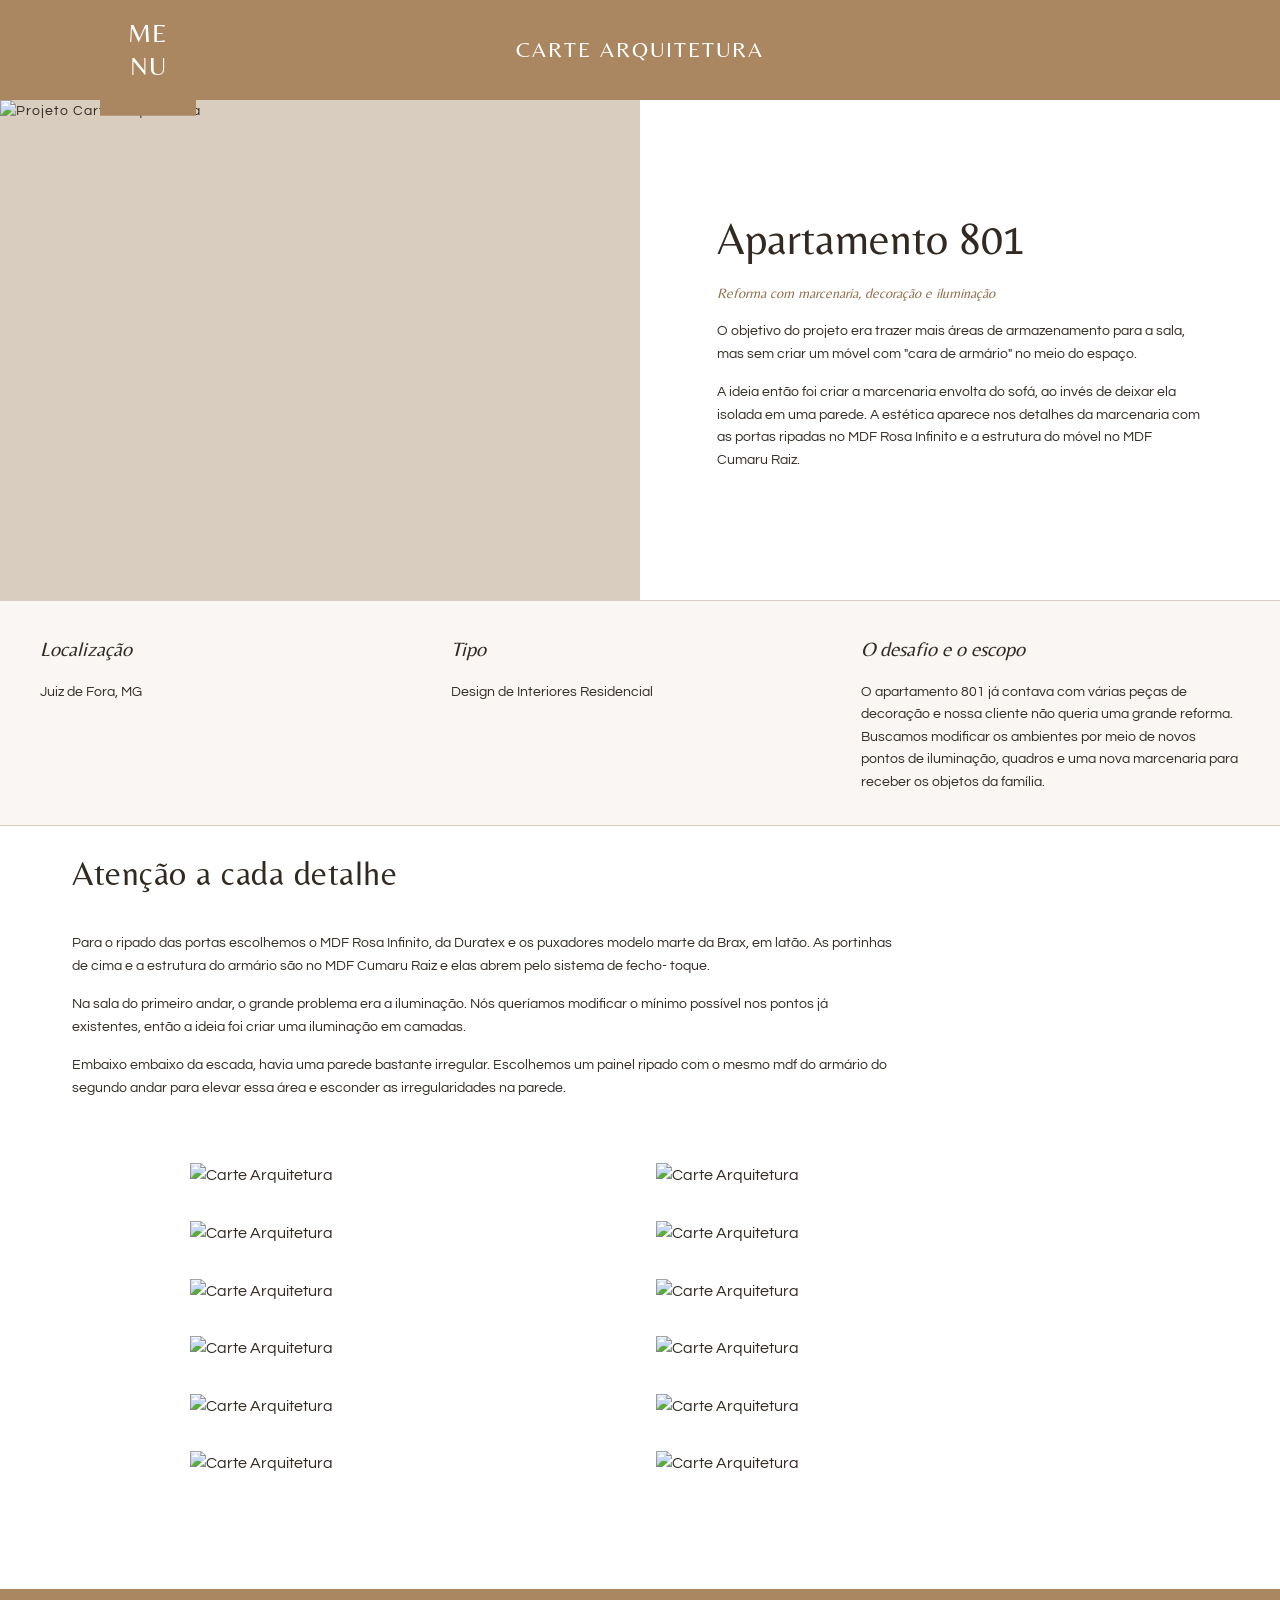
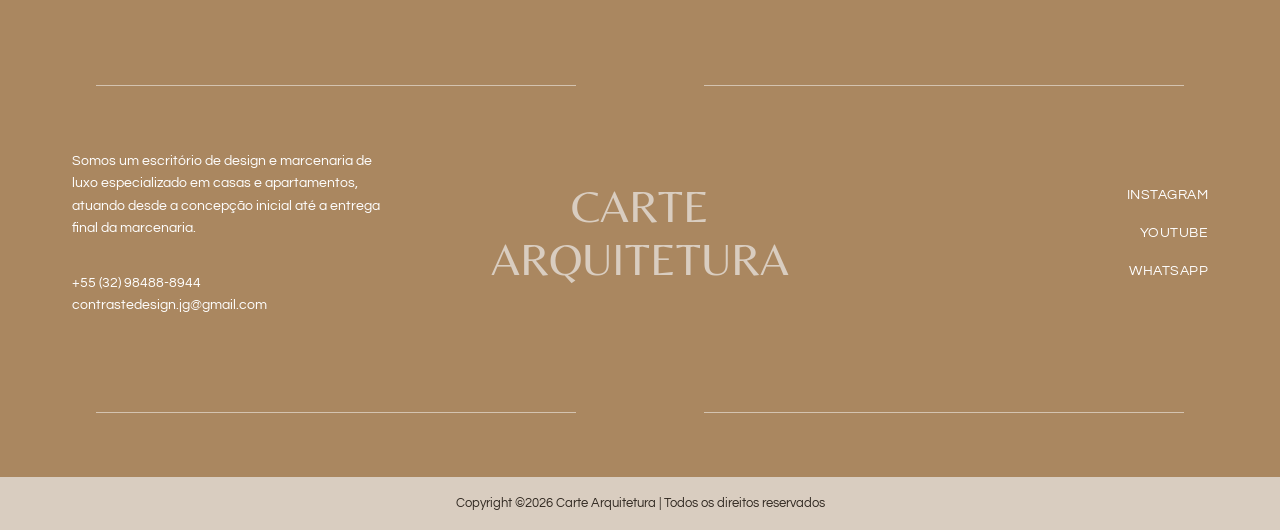
==== projeto-1.html @ 5312f518 "Add files via upload" ====
<!DOCTYPE html>
<html lang="pt-BR">
<head>
<meta charset="UTF-8">
<meta name="viewport" content="width=device-width, initial-scale=1.0">
<title>Apartamento 801 | Carte Arquitetura</title>
<meta name="description" content="Projeto de design de interiores — Nome do Projeto 1, por Carte Arquitetura.">

<link rel="preconnect" href="https://fonts.googleapis.com">
<link rel="preconnect" href="https://fonts.gstatic.com" crossorigin>
<link href="https://fonts.googleapis.com/css2?family=Belleza&family=Questrial&family=Caveat:wght@500;600&display=swap" rel="stylesheet">

<link rel="stylesheet" href="style.css">
<link rel="icon" type="image/png" href="imagens/favicon.png">
</head>
<body>

<!-- ===================== BARRA COMPACTA ===================== -->
<header class="hero hero--compact">
  <div class="hero__overlay" id="heroOverlay"></div>

  <button class="menu-btn" id="menuBtn" aria-expanded="false" aria-controls="siteNav">
    ME<br>NU
  </button>

  <a href="index.html" class="hero--compact__brand">Carte Arquitetura</a>

  <nav class="site-nav" id="siteNav">
    <div class="site-nav__links">
      <a href="index.html#home" class="nav-link">Home</a>
      <a href="servicos.html" class="nav-link">Serviços</a>
      <a href="index.html#sobre" class="nav-link">Sobre</a>
      <a href="index.html#trabalho" class="nav-link">Portfolio</a>
      <a href="index.html#contato" class="nav-link">Contato</a>
    </div>
    <div class="site-nav__info">
      <p>Somos um escritório de design e marcenaria de luxo especializado em casas e apartamentos, atuando desde a concepção inicial até a entrega final da marcenaria.</p>
      <a href="index.html#contato" class="btn-round">contato</a>
    </div>
  </nav>
</header>

<!-- ===================== HERO DO PROJETO ===================== -->
<section class="projeto__hero">
  <div class="projeto__hero-image">
    <img src="apto 801/1.webp" alt="Projeto Carte Arquitetura">
  </div>
  <div class="projeto__hero-content">
    <h1>Apartamento 801</h1>
    <p class="projeto__tagline">Reforma com marcenaria, decoração e iluminação</p>
    <p>O objetivo do projeto era trazer mais áreas de armazenamento para a sala, mas sem criar um móvel com "cara de armário" no meio do espaço.</p>
    <p>A ideia então foi criar a marcenaria envolta do sofá, ao invés de deixar ela isolada em uma parede. A estética aparece nos detalhes da marcenaria com as portas ripadas no MDF Rosa Infinito e a estrutura do móvel no MDF Cumaru Raiz.</p>
  </div>
</section>

<!-- ===================== FICHA TÉCNICA ===================== -->
<section class="projeto__info">
  <div class="projeto__info-grid">
    <div>
      <h3>Localização</h3>
      <p>Juiz de Fora, MG</p>
    </div>
    <div>
      <h3>Tipo</h3>
      <p>Design de Interiores Residencial</p>
    </div>
    <div>
      <h3>O desafio e o escopo</h3>
      <p>O apartamento 801 já contava com várias peças de decoração e nossa cliente não queria uma grande reforma. Buscamos modificar os ambientes por meio de novos pontos de iluminação, quadros e uma nova marcenaria para receber os objetos da família.</p>
    </div>
  </div>
</section>

<!-- ===================== DETALHES DO PROJETO ===================== -->
<section class="projeto__detail">
  <h2 class="section-title">Atenção a cada detalhe</h2>
  <p>Para o ripado das portas escolhemos o MDF Rosa Infinito, da Duratex e os puxadores modelo marte da Brax, em latão. As portinhas de cima e a estrutura do armário são no MDF Cumaru Raiz e elas abrem pelo sistema de fecho- toque.</p>
  <p>Na sala do primeiro andar, o grande problema era a iluminação. Nós queríamos modificar o mínimo possível nos pontos já existentes, então a ideia foi criar uma iluminação em camadas.</p>
  <p>Embaixo embaixo da escada, havia uma parede bastante irregular. Escolhemos um painel ripado com o mesmo mdf do armário do segundo andar para elevar essa área e esconder as irregularidades na parede.</p>

  <div class="projeto__gallery">
    <img src="apto 801/2.webp" alt="Carte Arquitetura">
    <img src="apto 801/3.webp" alt="Carte Arquitetura">
    <img src="apto 801/4.webp" alt="Carte Arquitetura">
    <img src="apto 801/5.webp" alt="Carte Arquitetura">
    <img src="apto 801/6.webp" alt="Carte Arquitetura">
    <img src="apto 801/7.webp" alt="Carte Arquitetura">
    <img src="apto 801/8.webp" alt="Carte Arquitetura">
    <img src="apto 801/9.webp" alt="Carte Arquitetura">
    <img src="apto 801/10.webp" alt="Carte Arquitetura">
    <img src="apto 801/11.webp" alt="Carte Arquitetura">
    <img src="apto 801/12.webp" alt="Carte Arquitetura">
    <img src="apto 801/13.webp" alt="Carte Arquitetura">
  </div>
</section>

<!-- ===================== FOOTER / CONTATO ===================== -->
<footer class="footer" id="contato">
  <div class="divider divider--light">
    <img src="imagens/favicon.png" alt="" class="divider__mark">
  </div>

  <div class="footer__content">
    <div class="footer__info">
      <p>Somos um escritório de design e marcenaria de luxo especializado em casas e apartamentos, atuando desde a concepção inicial até a entrega final da marcenaria.</p>
      <p class="footer__contact">
        <a href="tel:+5532984888944">+55 (32) 98488-8944</a><br>
        <a href="mailto:contrastedesign.jg@gmail.com">contrastedesign.jg@gmail.com</a>
      </p>
    </div>

    <div class="footer__wordmark">
      <h2>CARTE<br>ARQUITETURA</h2>
    </div>

    <div class="footer__social">
      <a href="https://www.instagram.com/contrastedesign.jg/" target="_blank" rel="noopener">Instagram</a>
      <a href="https://www.youtube.com/@contrastedesignjg" target="_blank" rel="noopener">Youtube</a>
      <a href="https://api.whatsapp.com/send/?phone=5532984888944&text&type=phone_number&app_absent=0" target="_blank" rel="noopener noreferrer">WhatsApp</a>
    </div>
  </div>

  <div class="divider divider--light">
    <img src="imagens/favicon.png" alt="" class="divider__mark">
  </div>

  <div class="footer__bottom">
    <p>Copyright ©2026 Carte Arquitetura | Todos os direitos reservados</p>
  </div>
</footer>

<script src="script.js"></script>
</body>
</html>
---- style.css ----
/* =========================================================
   CONTRASTE DESIGN — style.css
   Fontes: Belleza (títulos), Questrial (texto), AC Real Adult (script)
   ========================================================= */

:root {
  --color-primary: #aa8760;   /* laranja / tan principal */
  --color-primary-dark: #93714f;
  --color-white: #ffffff;
  --color-light: #d9cdc0;     /* laranja claro */
  --color-gray: #cecdd4;      /* cinza */
  --color-text: #322a22;      /* marrom escuro para texto — não fazia parte da paleta enviada, ajuste se quiser outro tom */
  --color-text-inverse: #ffffff;

  --font-display: 'Belleza', 'Georgia', serif;
  --font-body: 'Questrial', 'Helvetica Neue', Arial, sans-serif;
  /* "AC Real Adult" é uma fonte exclusiva da biblioteca do Canva — não encontrei
     uma versão dela liberada para uso em sites (self-host). Caveat entra como
     substituta visualmente parecida até você confirmar se existe um arquivo
     de fonte licenciado para usar fora do Canva. */
  --font-script: 'AC Real Adult', 'Caveat', cursive;

  --max-width: 1200px;
  --space-xs: 8px;
  --space-sm: 16px;
  --space-md: 32px;
  --space-lg: 64px;
  --space-xl: 112px;
}

* { box-sizing: border-box; margin: 0; padding: 0; }

html { scroll-behavior: smooth; }

body {
  font-family: var(--font-body);
  color: var(--color-text);
  line-height: 1.6;
  background: var(--color-white);
  overflow-x: hidden;
}

img { max-width: 100%; display: block; }

a { color: inherit; text-decoration: none; }

.section-title {
  font-family: var(--font-display);
  font-size: clamp(24px, 3vw, 34px);
  font-weight: 400;
  letter-spacing: .5px;
}

.script-title {
  font-family: var(--font-script);
  font-size: clamp(28px, 3.5vw, 40px);
  font-weight: 400;
  text-align: center;
  margin-bottom: var(--space-md);
}

/* =========================================================
   DIVISOR (linha + selo "G")
   ========================================================= */
.divider {
  display: flex;
  align-items: center;
  justify-content: center;
  padding: var(--space-md) var(--space-md) 0;
}
.divider::before,
.divider::after {
  content: '';
  flex: 1;
  height: 1px;
  background: var(--color-primary);
  max-width: 480px;
}
.divider__mark {
  width: 64px;
  margin: 0 var(--space-md);
  flex-shrink: 0;
}
.divider--light::before,
.divider--light::after {
  background: rgba(255, 255, 255, .5);
}

/* =========================================================
   HERO / HEADER
   ========================================================= */
.hero {
  position: relative;
  min-height: 100vh;
  background: url('hero-bg.webp') center / cover no-repeat;
  overflow: hidden;
}

.hero__overlay {
  position: absolute;
  inset: 0;
  background: rgba(20, 15, 10, .55);
  opacity: 0;
  transition: opacity .45s ease;
  pointer-events: none;
}
.hero.is-open .hero__overlay { opacity: 1; }

.menu-btn {
  position: absolute;
  top: 0;
  left: clamp(24px, 8vw, 100px);
  background: var(--color-primary);
  color: var(--color-white);
  border: none;
  padding: clamp(22px, 3.2vw, 32px) clamp(28px, 4vw, 10px);
  font-family: var(--font-display);
  font-weight: 400;
  font-size: clamp(17px, 2vw, 40px);
  line-height: 1.3;
  letter-spacing: 1px;
  text-transform: uppercase;
  cursor: pointer;
  z-index: 20;
  transition: background .25s ease;
}
.menu-btn:hover { background: var(--color-primary-dark); }

.hero__headline {
  position: absolute;
  top: 46%;
  left: 50%;
  transform: translate(-50%, -50%);
  width: 90%;
  max-width: 700px;
  text-align: center;
  color: var(--color-white);
  z-index: 3;
  transition: opacity .3s ease;
}
.hero__headline h1 {
  font-family: var(--font-display);
  font-weight: 400;
  font-size: clamp(44px, 7.5vw, 70px);
  line-height: 1.15;
}
.hero__headline p {
  font-family: var(--font-body);
  letter-spacing: 6px;
  font-size: clamp(15px, 1.8vw, 24px);
  margin-top: 2px;
}

/* menu lateral (off-canvas) */
.site-nav {
  position: absolute;
  top: 0;
  right: 0;
  height: 100%;
  display: flex;
  transform: translateX(100%);
  transition: transform .5s cubic-bezier(.4, 0, .2, 1);
  z-index: 15;
}
.hero.is-open .site-nav { transform: translateX(0); }

.site-nav__links {
  background: var(--color-primary);
  width: clamp(140px, 16vw, 200px);
  flex-shrink: 0;
  padding: clamp(32px, 8vw, 64px) clamp(20px, 3vw, 36px);
  display: flex;
  flex-direction: column;
  justify-content: center;
  align-items: center;
  text-align: center;
  gap: clamp(20px, 4vh, 34px);
}
.site-nav__links .nav-link {
  color: var(--color-white);
  font-family: var(--font-display);
  font-weight: 400;
  font-size: clamp(19px, 2.2vw, 20px);
  letter-spacing: .6px;
  text-transform: uppercase;
}
.site-nav__links .nav-link:hover { opacity: .75; }

.site-nav__info {
  background: var(--color-light);
  width: clamp(170px, 20vw, 230px);
  flex-shrink: 0;
  padding: clamp(28px, 6vw, 40px) clamp(20px, 2.5vw, 28px);
  display: flex;
  flex-direction: column;
  justify-content: center;
  align-items: center;
  text-align: left;
  gap: var(--space-md);
}
.site-nav__info p {
  font-size: clamp(12px, 1.1vw, 14px);
  color: var(--color-text);
}
.btn-round {
  align-self: center;
  width: fit-content;
  padding: 14px 34px;
  border-radius: 999px;
  border: 1px solid var(--color-text);
  display: flex;
  align-items: center;
  justify-content: center;
  font-size: clamp(12px, 1vw, 14px);
  text-transform: lowercase;
  white-space: nowrap;
  transition: background .2s ease;
}
.btn-round:hover { background: rgba(50, 42, 34, .08); }

/* =========================================================
   INTRO (texto + selo)
   ========================================================= */
.intro {
  max-width: var(--max-width);
  margin: 0 auto;
  padding: 0 var(--space-md) var(--space-md);
  text-align: center;
}
.intro__content { padding-top: var(--space-lg); }
.intro__content h2 {
  font-family: var(--font-display);
  font-weight: 350;
  font-size: clamp(24px, 3.6vw, 40px);
  line-height: 1;
  text-transform: uppercase;
  max-width: 900px;
  margin: 0 auto var(--space-lg);
}
.intro__content p {
  max-width: 800px;
  margin: 0 auto 12px;
  font-size: clamp(14px, 1.1vw, 16px);
  color: var(--color-text);
  line-height: 1.4;
}

/* =========================================================
   NOSSO TRABALHO
   ========================================================= */
.trabalho {
  max-width: 100%;
  margin: 0 auto;
  padding: var(--space-sm) var(--space-md) var(--space-lg);
  text-align: center;
  background: #faf6f3;
}
.trabalho__grid,
.trabalho .section-title {
  max-width: var(--max-width);
  margin-left: auto;
  margin-right: auto;
}
.trabalho .section-title { margin-bottom: var(--space-md); }
 
.trabalho__grid {
  display: grid;
  grid-template-columns: repeat(3, 1fr);
  gap: var(--space-md);
}
.trabalho__item {
  background: var(--color-light);
  aspect-ratio: 3 / 4;
  display: flex;
  align-items: center;
  justify-content: center;
  font-family: var(--font-body);
  font-size: 14px;
  letter-spacing: 1px;
  color: var(--color-text);
  transition: opacity .25s ease;
}
.trabalho__item:hover { opacity: .8; }
.trabalho__item img,
.sobre__image-main img,
.sobre__thumb img {
  width: 100%;
  height: 100%;
  object-fit: cover;
}

/* =========================================================
   DEPOIMENTOS (Palavras gentis)
   ========================================================= */
.depoimentos {
  max-width: var(--max-width);
  margin: 0 auto;
  padding: 0 var(--space-md) var(--space-xl);
}
.depoimentos__card {
  background: var(--color-gray);
  border: 1px solid var(--color-text);
  padding: var(--space-lg) var(--space-md);
  min-height: 85vh;
  display: flex;
  flex-direction: column;
  justify-content: center;
}
.depoimentos__grid {
  display: grid;
  grid-template-columns: repeat(2, 1fr);
  gap: var(--space-lg);
}
.depoimentos__grid blockquote p {
  font-size: clamp(14px, 1.1vw, 17px);
  margin-bottom: var(--space-sm);
}
.depoimentos__grid cite {
  font-style: normal;
  font-family: var(--font-body);
}

/* =========================================================
   SOBRE CONTRASTE DESIGN
   ========================================================= */
.sobre {
  display: flex;
  flex-wrap: wrap;
  align-items: stretch;
  background: #faf6f3;
}
.sobre__image-main {
  flex: 1 1 380px;
  max-width: 35%;
  margin-left: var(--space-lg);
  align-self: center;
  aspect-ratio: 4 / 5;
  background: #faf6f3;
  padding: 15px;
  box-sizing: border-box;
  display: flex;
  align-items: center;
  justify-content: center;
  font-size: 14px;
  letter-spacing: 1px;
}
.sobre__content {
  flex: 1 1 480px;
  background: #faf6f3;
  padding: var(--space-lg) clamp(var(--space-md), 6vw, var(--space-xl)) var(--space-lg) clamp(var(--space-md), 6vw, var(--space-xl));
}
.sobre__content .section-title { margin-bottom: var(--space-md); }
.sobre__thumbs {
  display: grid;
  grid-template-columns: repeat(2, 1fr);
  gap: var(--space-sm);
  margin-bottom: var(--space-md);
}
.sobre__thumb {
  background: var(--color-light);
  aspect-ratio: 1 / 1;
  display: flex;
  align-items: center;
  justify-content: center;
  font-size: 13px;
  letter-spacing: 1px;
}
.sobre__content p {
  font-size: clamp(14px, 1.1vw, 16px);
}

/* =========================================================
   NOSSOS SERVIÇOS
   ========================================================= */
.servicos {
  position: relative;
  display: flex;
  flex-wrap: wrap;
}
.servicos__photo {
  flex: 1 1 380px;
  min-height: 520px;
  background: url('servicos-bg.jpg') center / cover no-repeat;
}
.servicos__panel {
  flex: 1 1 380px;
  min-height: 520px;
  background: var(--color-light);
  padding: 92px 6% 70px;
  display: flex;
  justify-content: flex-end;
  align-items: flex-start;
}
.servicos__card {
  position: relative;
  margin: -230px auto 0;
  max-width: 800px;
  width: calc(100% - var(--space-md) * 2);
  background: #faf6f0;
   padding: 42px 65px;
  text-align: center;
  z-index: 2;
}
.servicos__card p {
  font-size: clamp(14px, 1.1vw, 16px);
  line-height: 1.5;
  margin-bottom: 26px;
}
.servicos__card p:last-child { margin-bottom: 0; }

/* =========================================================
   FOOTER / CONTATO
   ========================================================= */
.footer {
  background: var(--color-primary);
  color: var(--color-white);
  padding-top: var(--space-lg);
}
.footer__content {
  max-width: var(--max-width);
  margin: 0 auto;
  padding: var(--space-lg) var(--space-md);
  display: grid;
  grid-template-columns: 1fr 1.2fr 1fr;
  gap: var(--space-md);
  align-items: center;
}
.footer__info p { font-size: 14px; max-width: 320px; }
.footer__contact { margin-top: var(--space-md); font-size: 14px; }
.footer__contact a { display: inline-block; }
.footer__contact a:hover { opacity: .8; }

.footer__wordmark { text-align: center; }
.footer__wordmark h2 {
  font-family: var(--font-display);
  font-weight: 400;
  font-size: clamp(30px, 4vw, 46px);
  line-height: 1.15;
  color: var(--color-light);
}
.footer__wordmark p {
  letter-spacing: 5px;
  font-size: 13px;
  margin-top: 8px;
}

.footer__social {
  display: flex;
  flex-direction: column;
  gap: var(--space-sm);
  text-align: right;
  font-size: 14px;
  letter-spacing: .5px;
  text-transform: uppercase;
}
.footer__social a:hover { opacity: .8; }

.footer__bottom {
  background: var(--color-light);
  color: var(--color-text);
  text-align: center;
  padding: var(--space-sm);
  font-size: 13px;
  margin-top: var(--space-lg);
}

/* =========================================================
   BARRA COMPACTA (páginas internas — projeto-x.html)
   O mesmo .hero, só que baixinho e sem foto de fundo.
   O menu (overlay + site-nav) vira "fixed" pra cobrir a tela
   inteira mesmo com a barra sendo pequena.
   ========================================================= */
.hero--compact {
  min-height: auto;
  height: 100px;
  background: var(--color-primary);
  overflow: visible;
}
.hero--compact .menu-btn {
  top: 50%;
  transform: translateY(-50%);
}
.hero--compact__brand {
  position: absolute;
  top: 50%;
  left: 50%;
  transform: translate(-50%, -50%);
  color: var(--color-white);
  font-family: var(--font-display);
  font-size: clamp(16px, 2vw, 22px);
  letter-spacing: 2px;
  text-transform: uppercase;
}
.hero--compact .hero__overlay,
.hero--compact .site-nav {
  position: fixed;
}
.hero--compact .hero__overlay { inset: 0; }
.hero--compact .site-nav { top: 0; height: 100vh; }
 
/* =========================================================
   PÁGINA DE PROJETO (projeto-1.html, projeto-2.html, projeto-3.html)
   ========================================================= */
.projeto__back {
  display: inline-block;
  padding: var(--space-sm) var(--space-md) 0;
  font-size: 13px;
  letter-spacing: .5px;
  color: var(--color-text);
}
.projeto__back:hover { opacity: .7; }
 
.projeto__hero {
  display: flex;
  flex-wrap: wrap;
}
.projeto__hero-image {
  flex: 1 1 420px;
  height: 500px;
  background: var(--color-light);
  display: flex;
  align-items: center;
  justify-content: center;
  font-size: 14px;
  letter-spacing: 1px;
  color: var(--color-text);
}
.projeto__hero-image img { width: 100%; height: 100%; object-fit: cover; }
.projeto__hero-content {
  flex: 1 1 420px;
  padding: var(--space-xl) clamp(var(--space-md), 6vw, var(--space-xl));
  display: flex;
  flex-direction: column;
  justify-content: center;
}
.projeto__hero-content h1 {
  font-family: var(--font-display);
  font-weight: 400;
  font-size: clamp(30px, 3.6vw, 44px);
  line-height: 1.2;
  margin-bottom: var(--space-sm);
}
.projeto__tagline {
  font-family: var(--font-display);
  font-style: italic; /* Belleza pode não ter itálico de verdade — o navegador inclina a fonte por conta própria */
  font-size: clamp(16px, 1.6vw, 20px);
  color: var(--color-primary-dark);
  margin-bottom: var(--space-md);
}
.projeto__hero-content p {
  margin-bottom: var(--space-sm);
  font-size: clamp(14px, 1.1vw, 16px);
}
 
.projeto__info {
  background: #faf6f3;
  border-top: 1px solid var(--color-light);
  border-bottom: 1px solid var(--color-light);
  padding: 32px var(--space-md);
}
.projeto__info-grid {
  max-width: var(--max-width);
  margin: 0 auto;
  display: grid;
  grid-template-columns: repeat(3, 1fr);
  gap: var(--space-md);
}
.projeto__info-grid h3 {
  font-family: var(--font-display);
  font-style: italic;
  font-weight: 400;
  font-size: clamp(17px, 1.6vw, 20px);
  margin-bottom: var(--space-sm);
}
.projeto__info-grid p { font-size: clamp(14px, 1.05vw, 16px); }
 
.projeto__detail {
  max-width: var(--max-width);
  margin: 0 auto;
  padding: var(--space-xl) var(--space-md);
  padding-top: 20px;
}
.projeto__detail .section-title { margin-bottom: var(--space-md); }
.projeto__detail p {
  margin-bottom: var(--space-sm);
  font-size: clamp(14px, 1.1vw, 16px);
  max-width: 820px;
}
 
.projeto__gallery {
  display: grid;
  grid-template-columns: repeat(2, 1fr);
  gap: var(--space-md);
  margin: var(--space-lg) auto 0;
  max-width: 900px;
}
.projeto__gallery-item {
  background: var(--color-light);
  aspect-ratio: 4 / 3;
  display: flex;
  align-items: center;
  justify-content: center;
  font-size: 14px;
  letter-spacing: 1px;
  color: var(--color-text);
}
.projeto__gallery-item img { width: 100%; height: 100%; object-fit: cover; }
 
/* =========================================================
   PÁGINA DE SERVIÇOS (servicos.html)
   ========================================================= */
.svc-hero {
  display: flex;
  flex-wrap: wrap;
}
.svc-hero__text {
  flex: 1 1 420px;
  background: #faf6f3;
  padding: var(--space-xl) clamp(var(--space-md), 6vw, var(--space-xl));
  display: flex;
  flex-direction: column;
  justify-content: center;
}
.svc-hero__text h2 { margin-bottom: var(--space-md); }
.svc-hero__text p {
  font-size: clamp(14px, 1.1vw, 16px);
  margin-bottom: var(--space-sm);
}
.svc-hero__photo {
  flex: 1 1 420px;
  min-height: 480px;
  background: var(--color-primary);
  display: flex;
  align-items: center;
  justify-content: center;
  color: var(--color-white);
  font-size: 14px;
  letter-spacing: 1px;
}
.svc-hero__photo img { width: 100%; height: 100%; object-fit: cover; }
 
.svc-approach {
  display: flex;
  flex-wrap: wrap;
  background: #ffffff;
}
.svc-approach__text {
  flex: 1 1 420px;
  padding: var(--space-xl) clamp(var(--space-md), 6vw, var(--space-xl));
  display: flex;
  flex-direction: column;
  justify-content: center;
}
.svc-approach__text h2 { margin-bottom: var(--space-md); }
.svc-approach__text p {
  font-size: clamp(14px, 1.1vw, 16px);
  margin-bottom: var(--space-sm);
}
.svc-approach__images {
  flex: 1 1 420px;
  display: flex;
  gap: 15px;
  margin-top: 10px;
}
.svc-approach__images > div {
  flex: 1;
  min-height: 480px;
  background: var(--color-light);
  display: flex;
  align-items: center;
  justify-content: center;
  font-size: 13px;
  letter-spacing: 1px;
  color: var(--color-text);
}
.svc-approach__images img { width: 100%; height: 100%; object-fit: cover; }
 
.svc-process {
  background: #faf6f3;
  padding: var(--space-xl) var(--space-md);
  text-align: center;
}
.svc-process__inner {
  max-width: 800px;
  margin: 0 auto;
}
.svc-process h2 { margin-bottom: var(--space-md); }
.svc-process p {
  font-size: clamp(14px, 1.1vw, 16px);
  margin-bottom: var(--space-sm);
}
 
/* =========================================================
   RESPONSIVO
   ========================================================= */
@media (max-width: 900px) {
  .site-nav__links { width: 130px; }
  .site-nav__info { width: 160px; }
 
  .trabalho__grid { grid-template-columns: 1fr; }
  .depoimentos__grid { grid-template-columns: 1fr; gap: var(--space-md); }
 
  /* Em telas pequenas o esquema "tela cheia" fica apertado demais —
     volta ao fluxo normal, empilhado, com altura livre. */
  .servicos { height: auto; overflow: visible; }
  .servicos__photo,
  .servicos__panel { height: auto; min-height: 360px; }
  .servicos__panel { justify-content: flex-start; }
  .servicos__card {
    position: static;
    transform: none;
    margin: var(--space-md) auto 0;
    max-height: none;
  }
 
  .footer__content {
    grid-template-columns: 1fr;
    text-align: center;
  }
  .footer__info p { margin: 0 auto; }
  .footer__social { text-align: center; }
 
  .projeto__info-grid { grid-template-columns: 1fr; gap: var(--space-md); text-align: center; }
  .projeto__gallery { grid-template-columns: 1fr; }
 
  .svc-approach__images { flex-direction: column; }
}
 
@media (max-width: 560px) {
  .menu-btn { padding: 16px 20px; font-size: 14px; }
  .site-nav__links { width: 130px; padding: 24px 16px; gap: 18px; }
  .site-nav__info { width: 150px; padding: 20px 14px; }
  .site-nav__info p { display: none; } /* pouco espaço em telas muito pequenas */
}
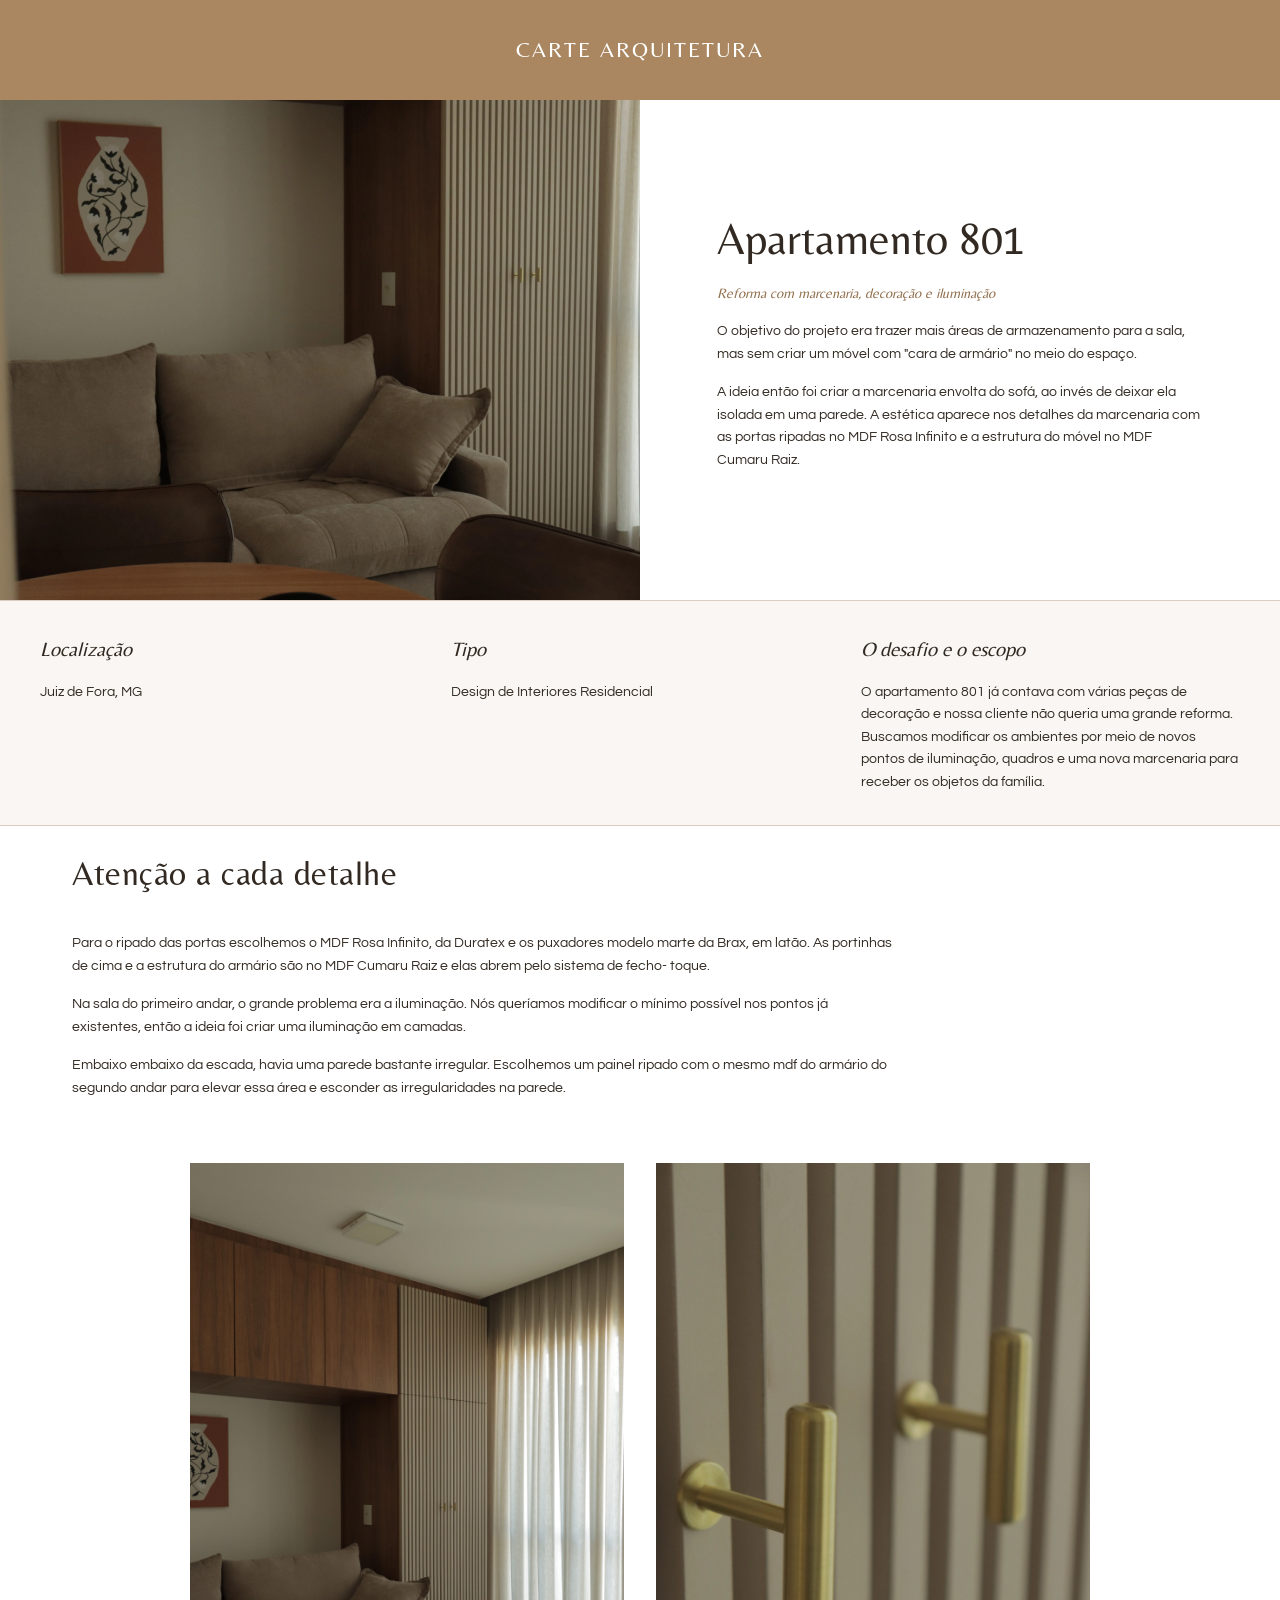
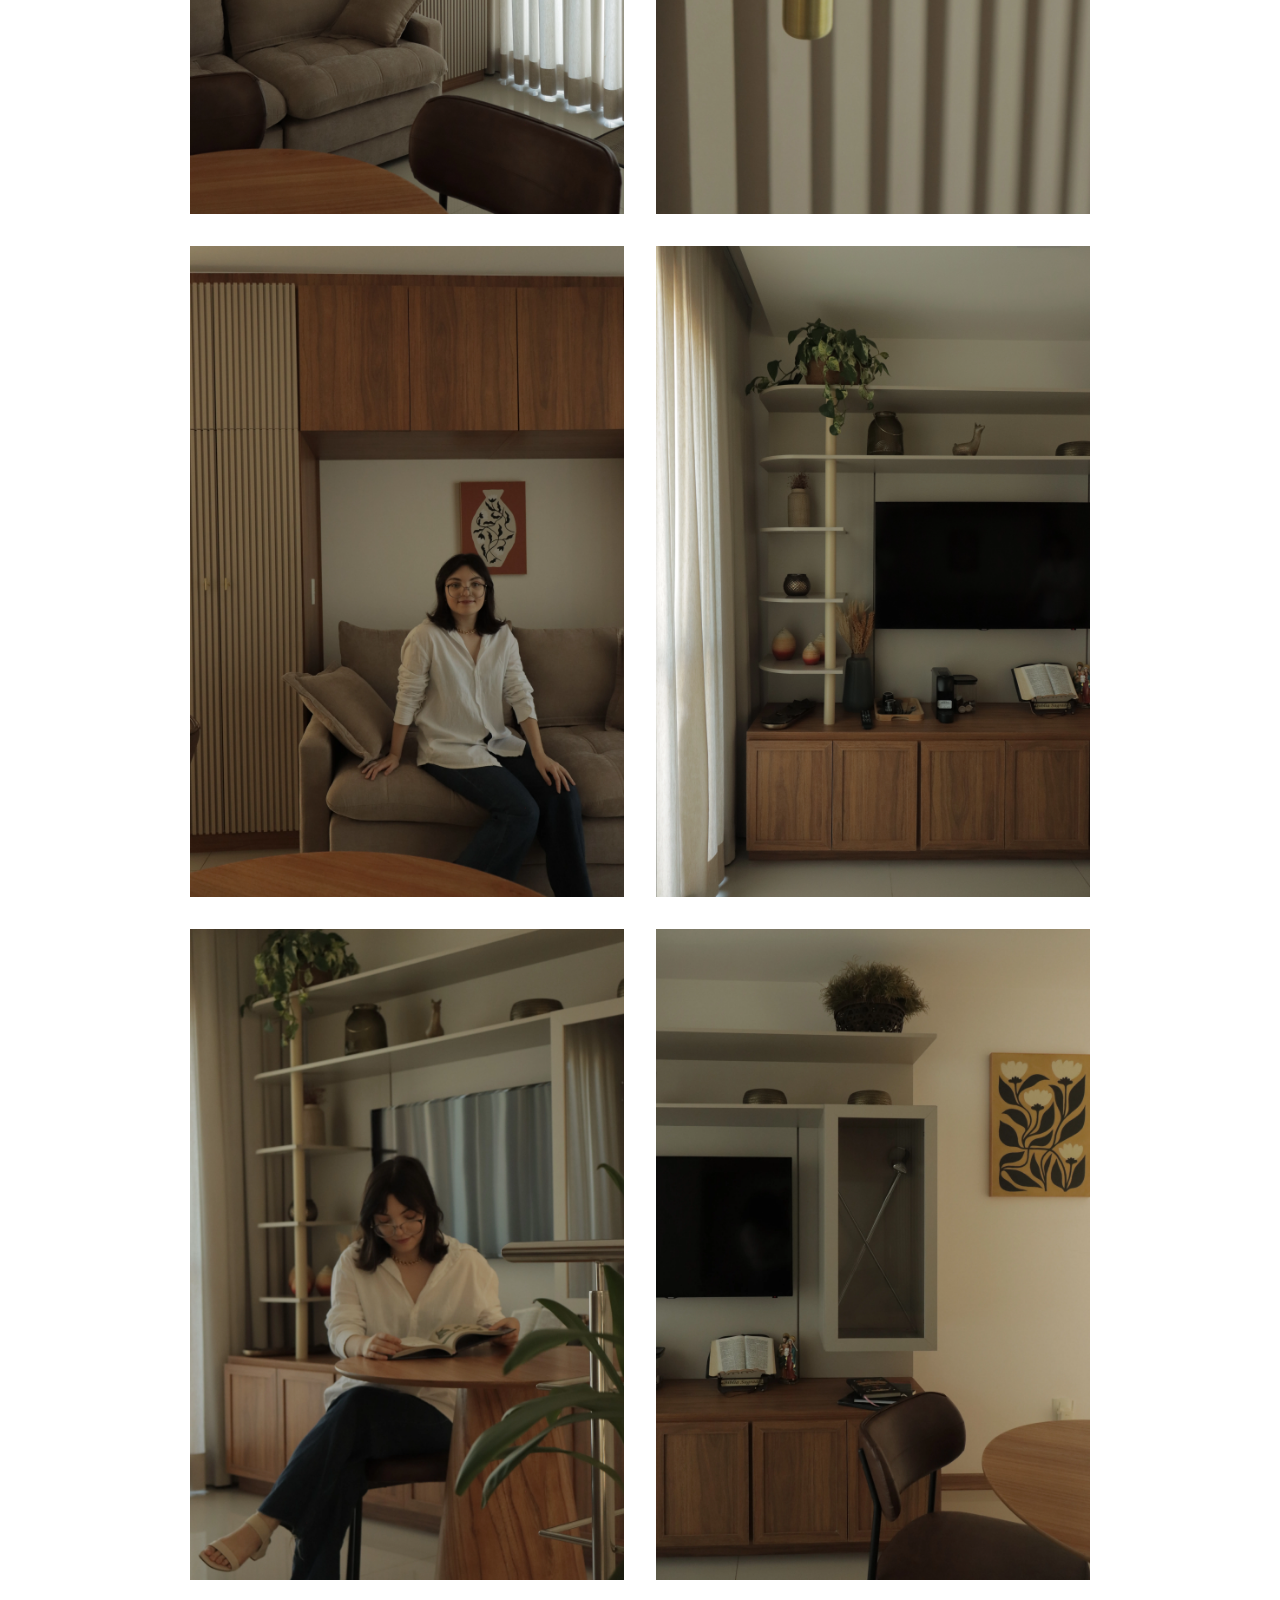
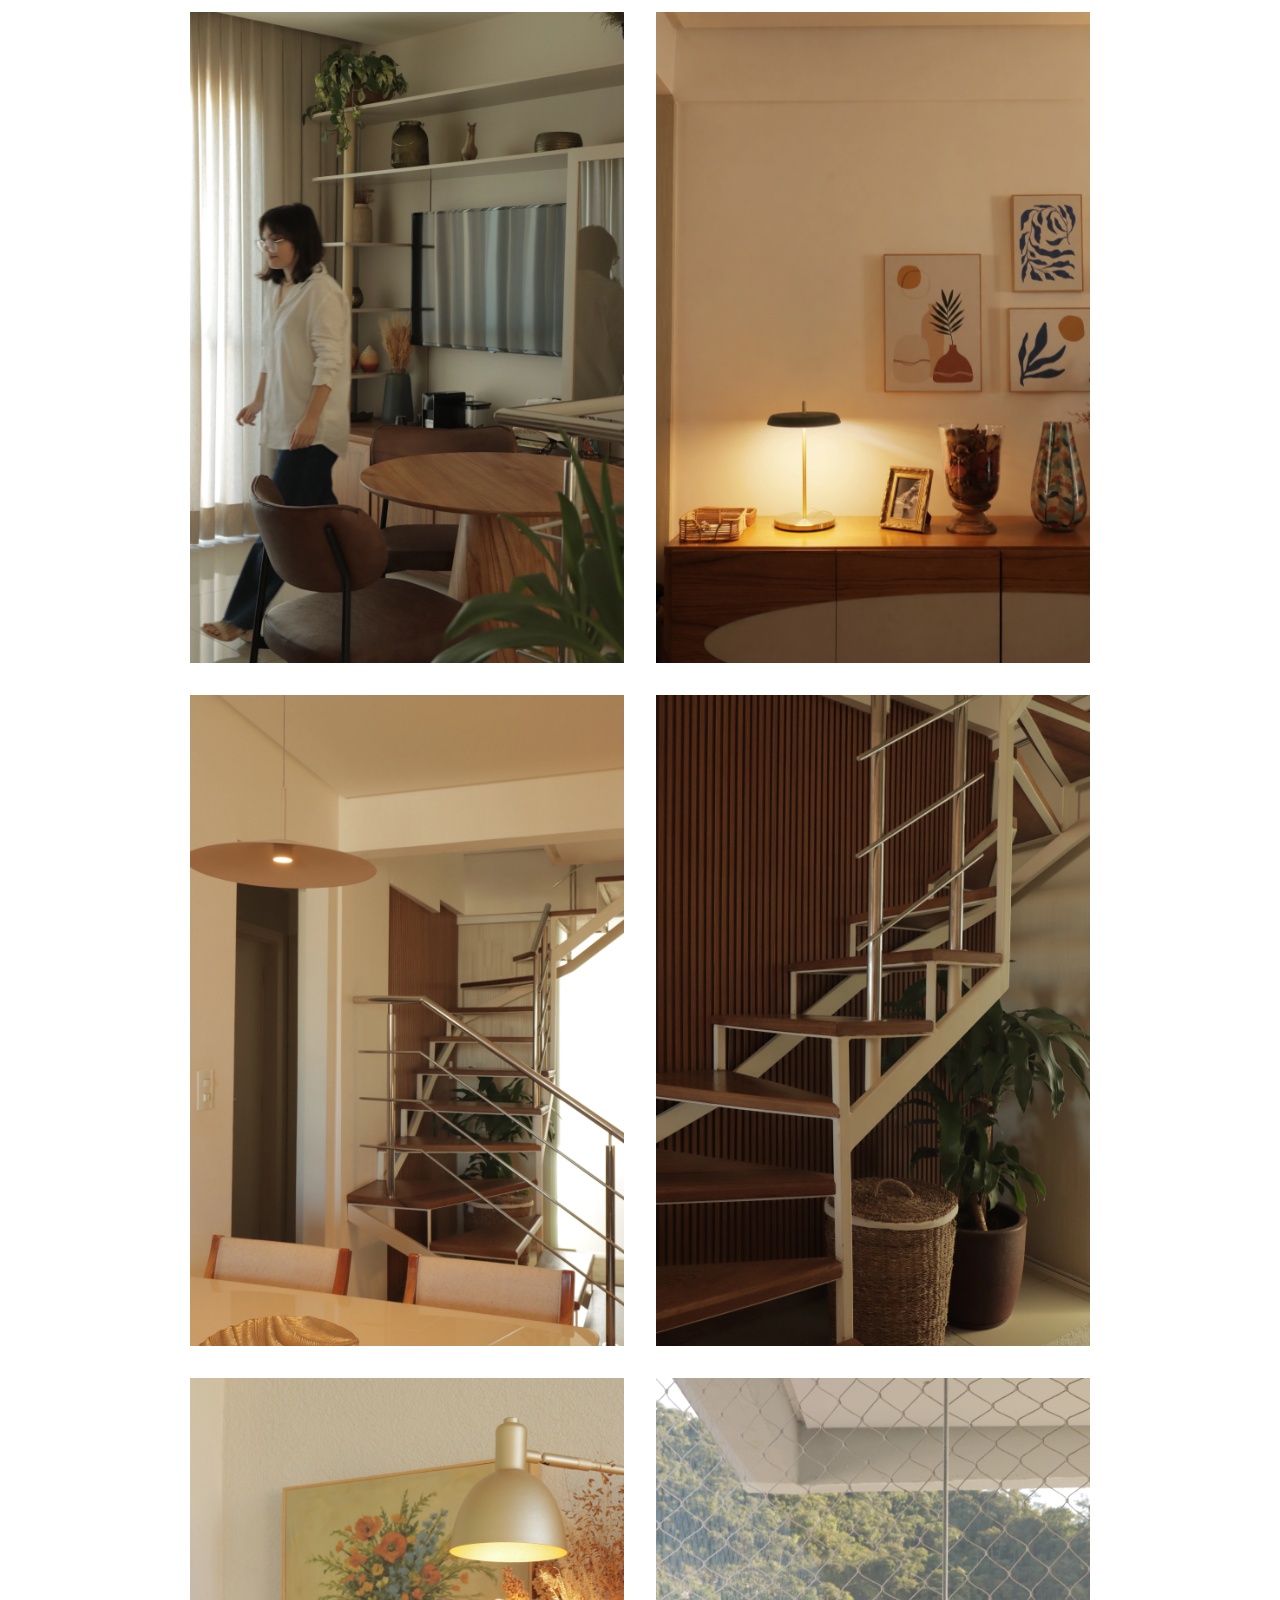
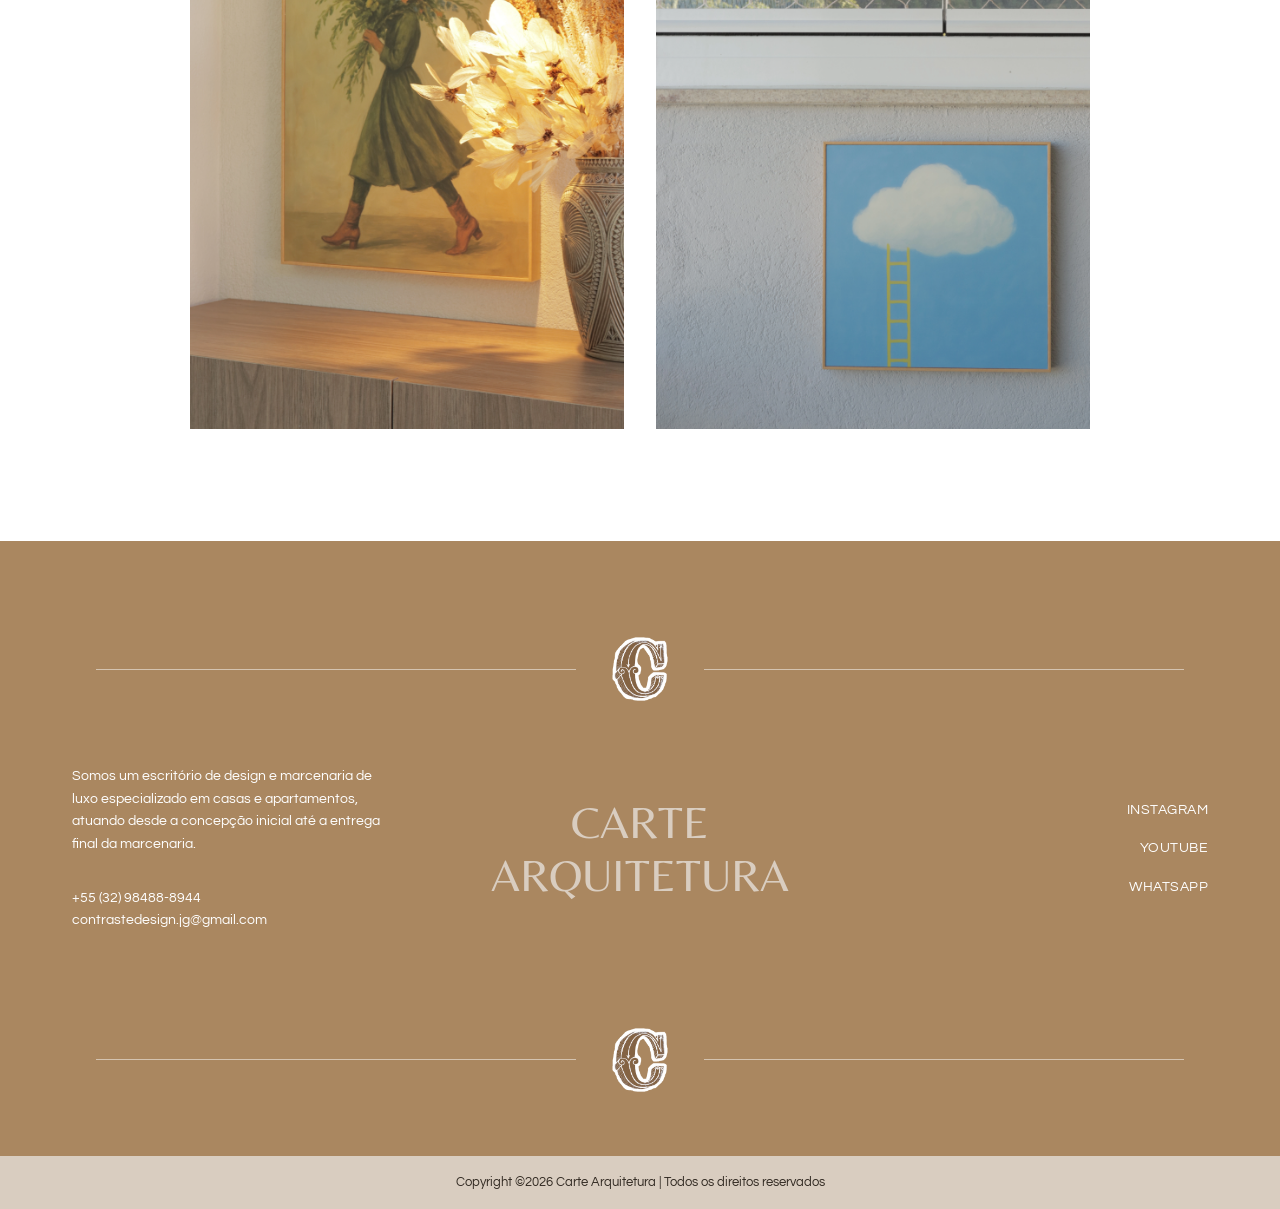
==== commit 9f4ca7a5: "Add files via upload" ====
--- a/projeto-1.html
+++ b/projeto-1.html
@@ -19,9 +19,11 @@
 <header class="hero hero--compact">
   <div class="hero__overlay" id="heroOverlay"></div>
 
-  <button class="menu-btn" id="menuBtn" aria-expanded="false" aria-controls="siteNav">
-    ME<br>NU
-  </button>
+<button class="menu-btn" id="menuBtn" aria-expanded="false" aria-controls="siteNav">
+  <span></span>
+  <span></span>
+  <span></span>
+</button>
 
   <a href="index.html" class="hero--compact__brand">Carte Arquitetura</a>
 
--- a/style.css
+++ b/style.css
@@ -727,8 +727,55 @@
 }
  
 @media (max-width: 560px) {
-  .menu-btn { padding: 16px 20px; font-size: 14px; }
-  .site-nav__links { width: 130px; padding: 24px 16px; gap: 18px; }
-  .site-nav__info { width: 150px; padding: 20px 14px; }
-  .site-nav__info p { display: none; } /* pouco espaço em telas muito pequenas */
+  .menu-btn { padding: 20px 26px; font-size: 18px; }
+  .site-nav { width: 100%; }
+  .site-nav__links { width: 50%; padding: 24px 16px; gap: 18px; }
+  .site-nav__info { width: 50%; padding: 20px 14px; }
+
+  .hero--compact {
+  height: auto;
+  padding: 22px 0;
+  display: flex;
+  flex-direction: column;
+  align-items: center;
+  gap: 14px;
+}
+.hero--compact__brand {
+  position: static;
+  transform: none;
+  font-size: 18px;
+}
+.hero--compact .menu-btn {
+  position: static;
+  transform: none;
+  display: flex;
+  flex-direction: column;
+  justify-content: center;
+  align-items: center;
+  gap: 5px;
+  width: 32px;
+  height: 32px;
+  padding: 0;
+  background: transparent;
+}
+.hero--compact .menu-btn span {
+  display: block;
+  width: 26px;
+  height: 2px;
+  background: var(--color-white);
+}
+
+  .sobre__image-main { display: none; }
+
+  .servicos__panel {
+  justify-content: center;
+  text-align: center;
+  padding-bottom: 16px;
+  background: #faf6f0;
+  min-height: auto;
+}
+  .servicos__card {
+    padding: 16px 15px 20px;
+    margin-top: 0;
+  }
 }
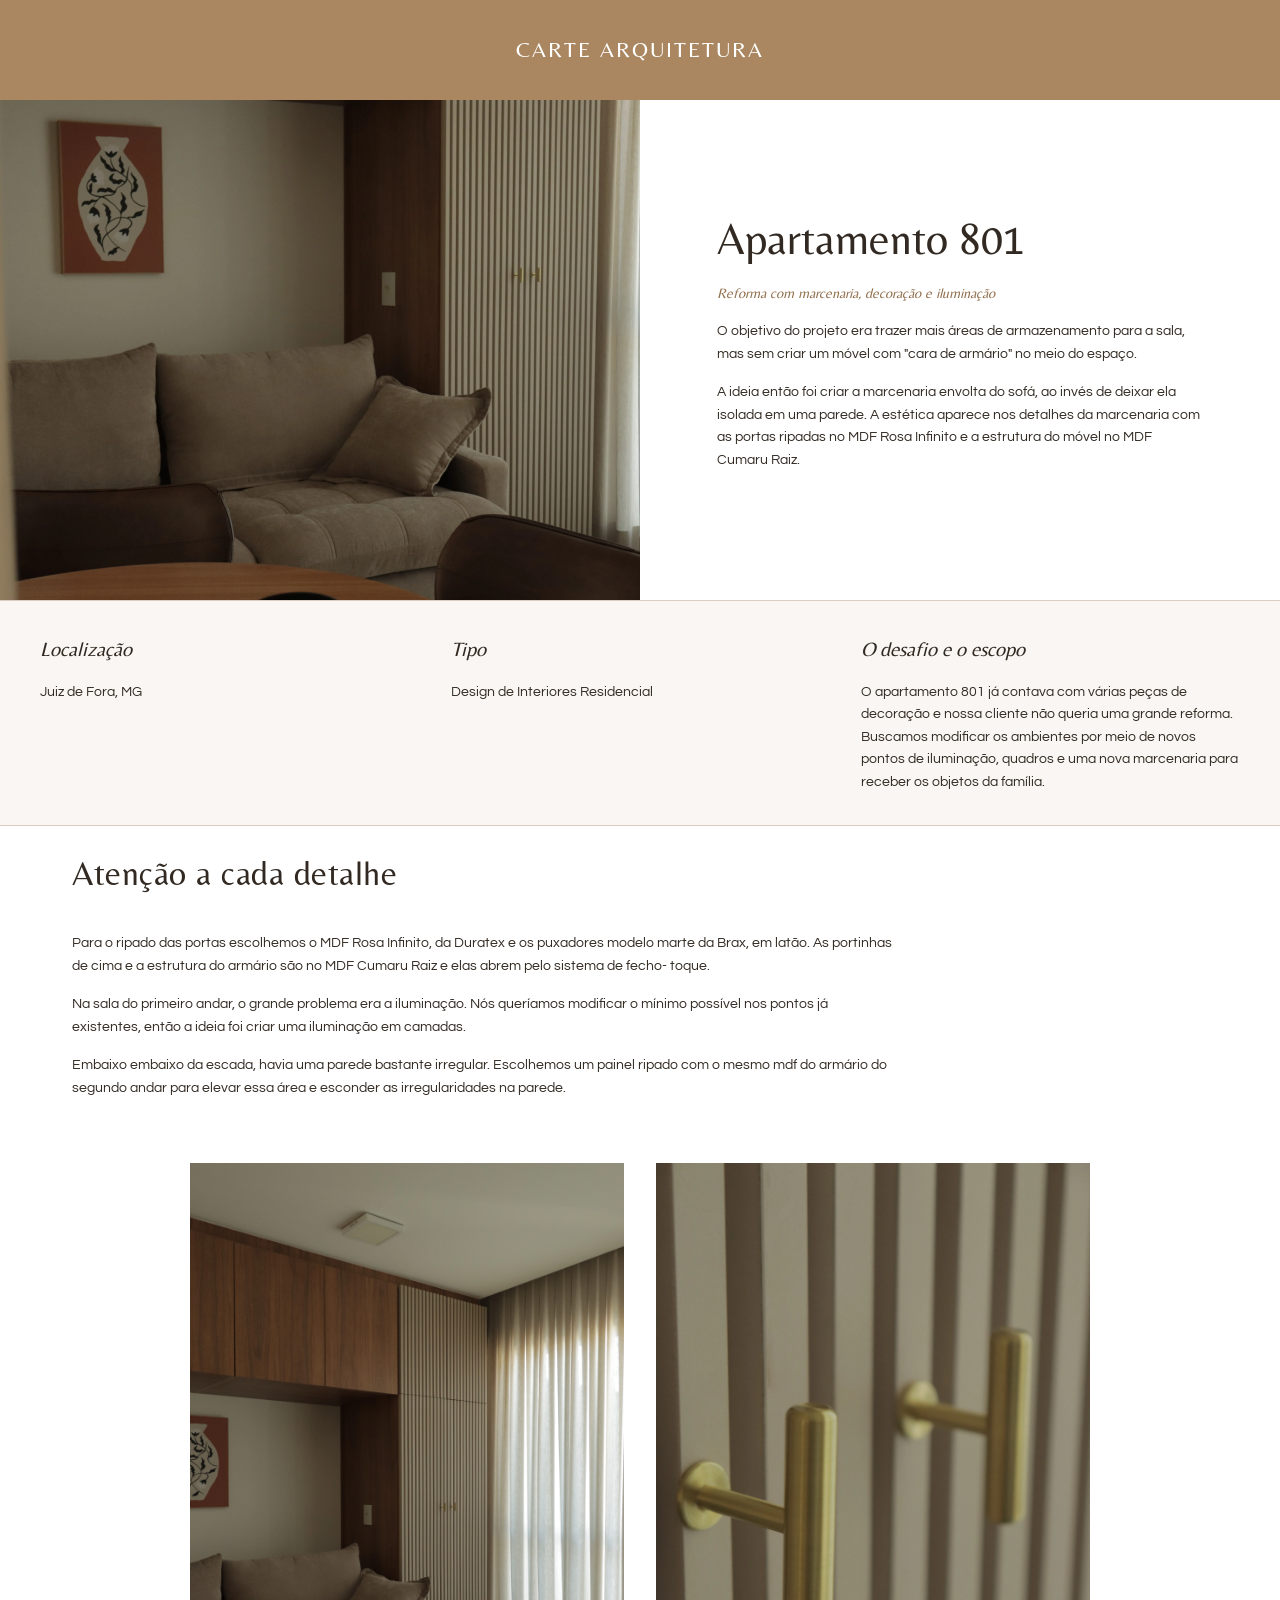
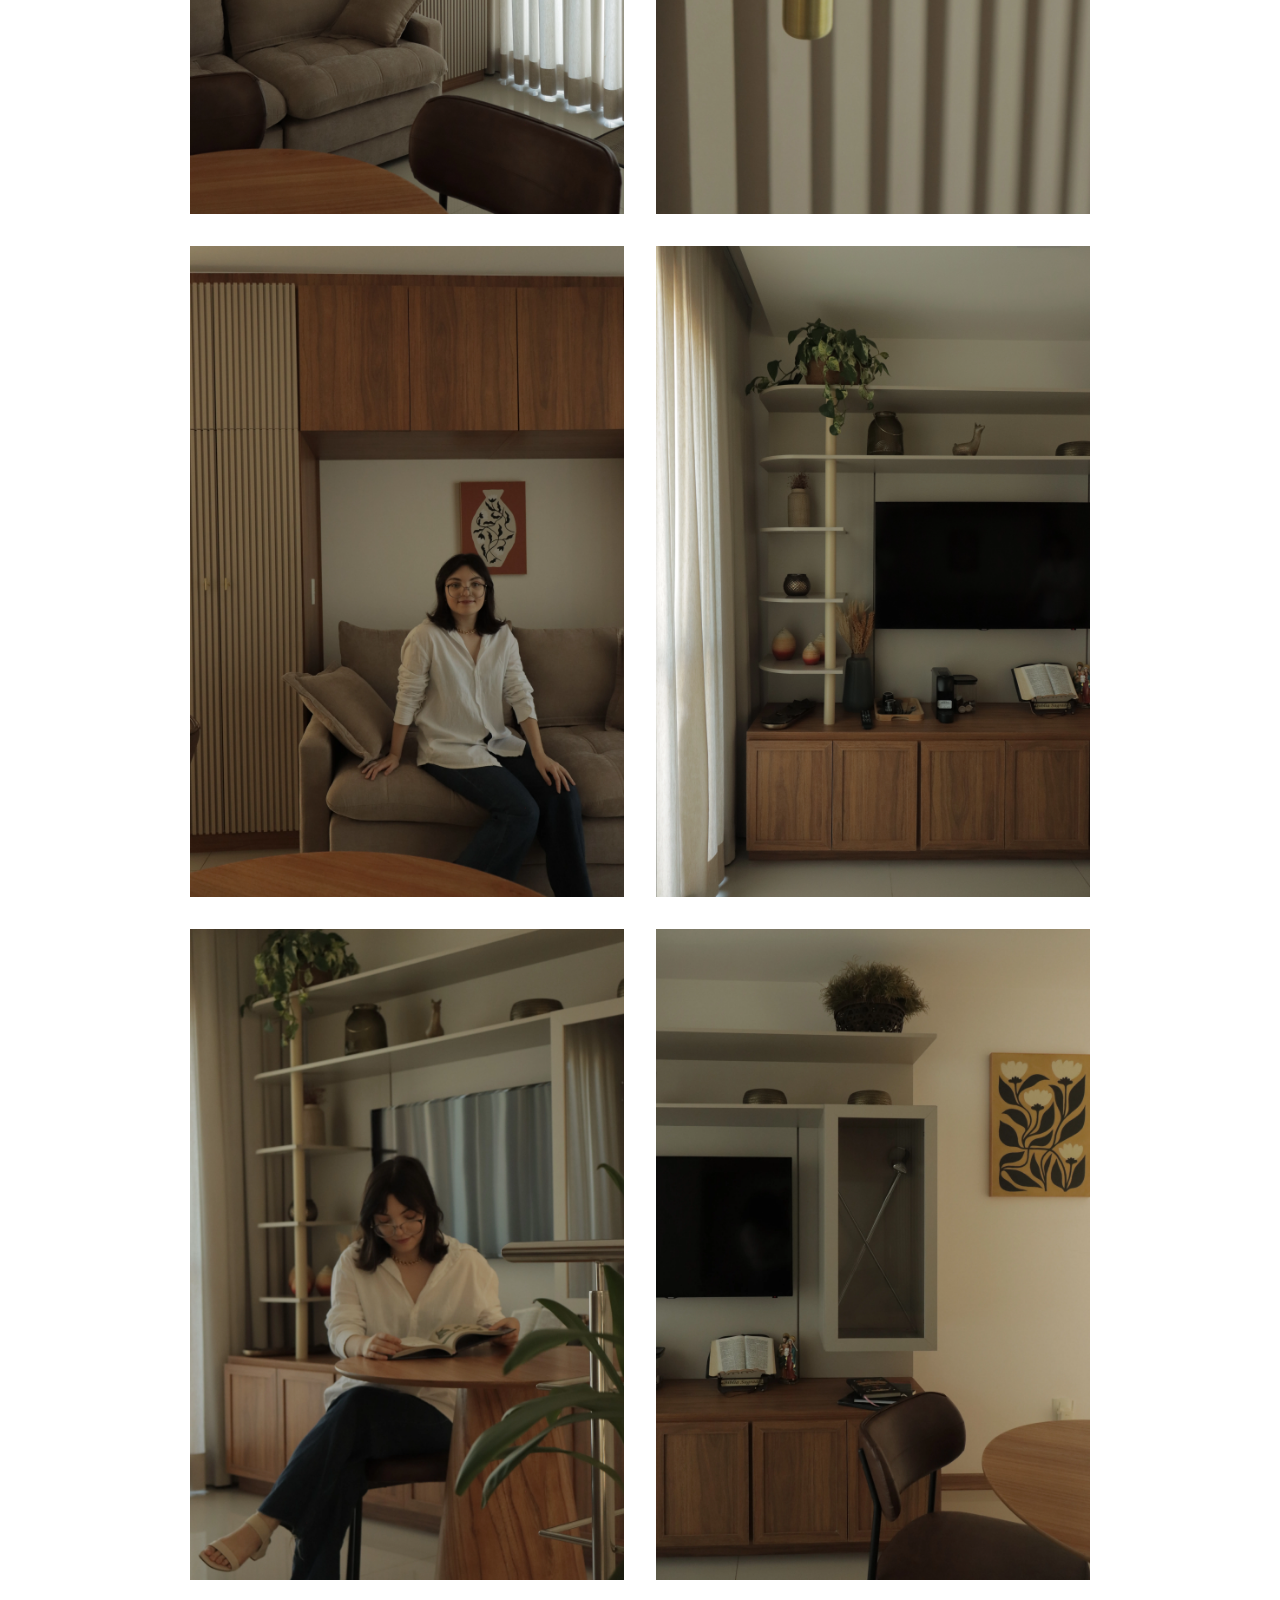
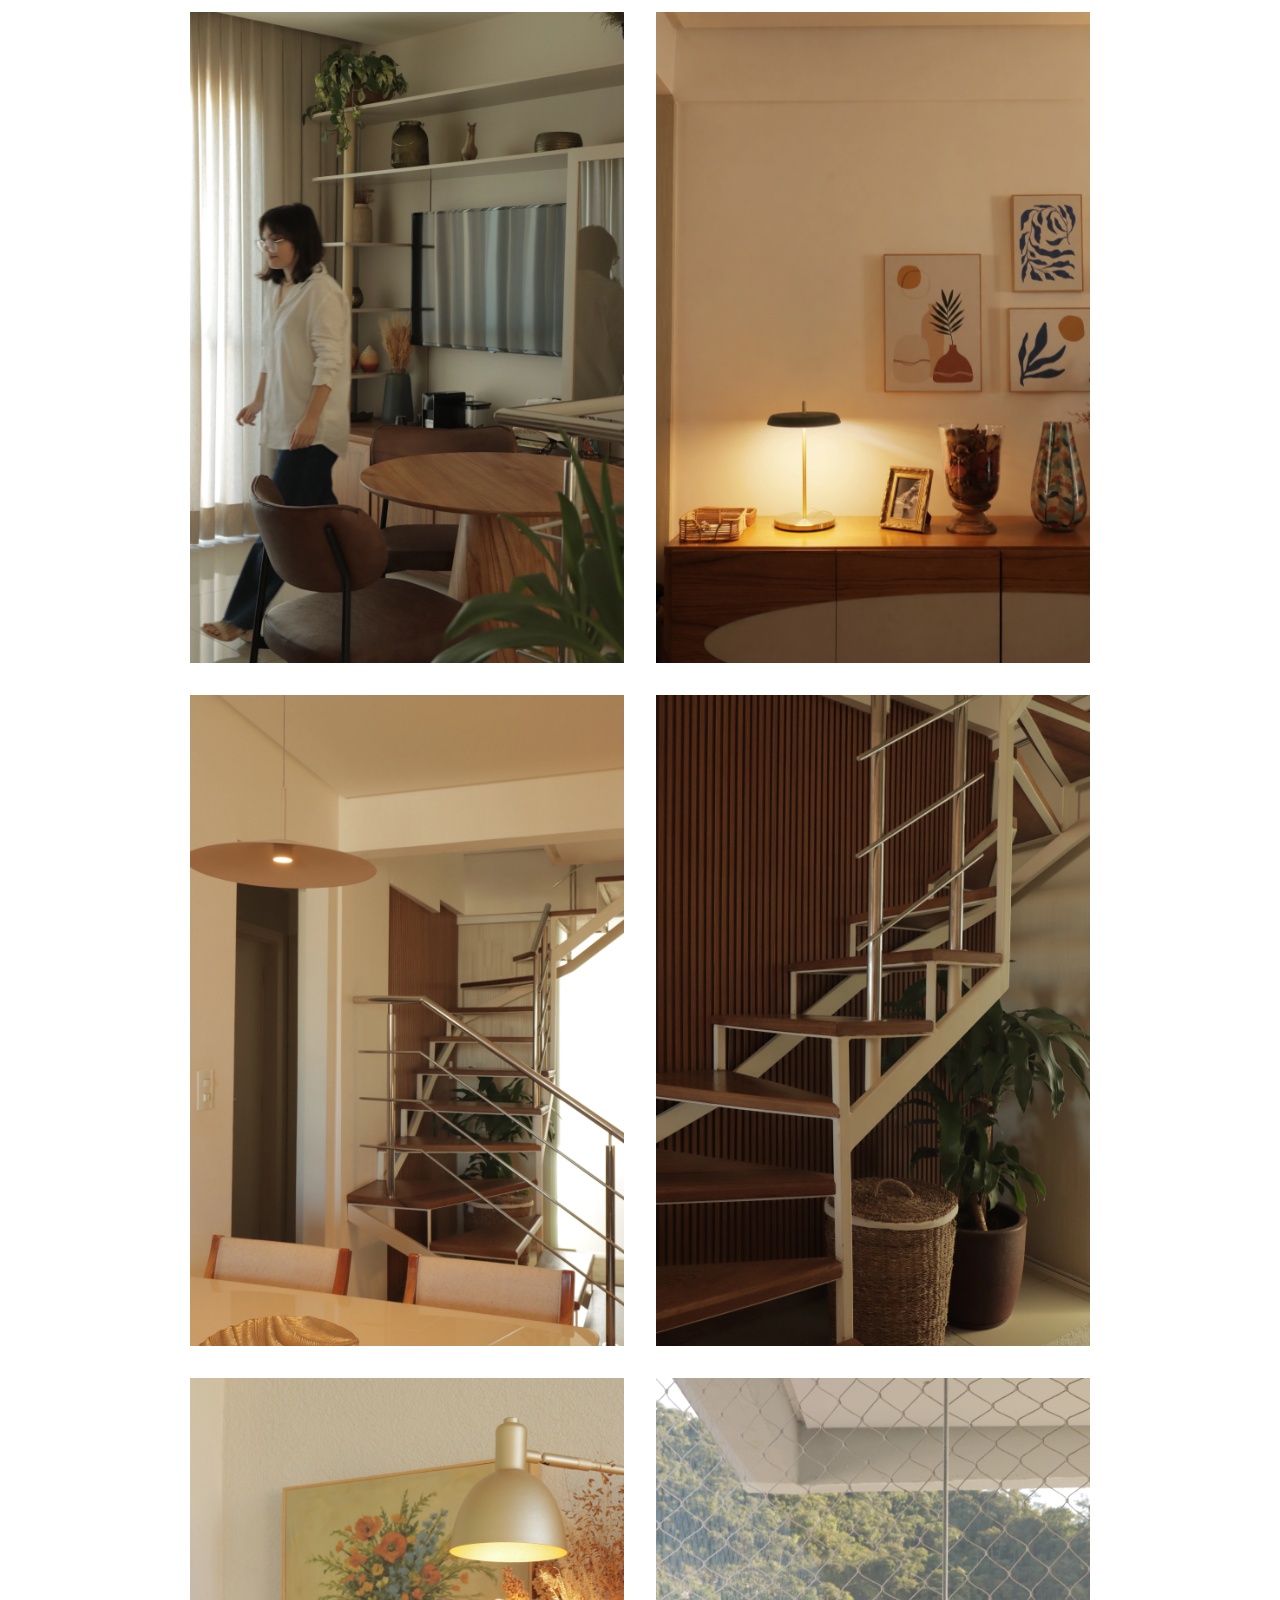
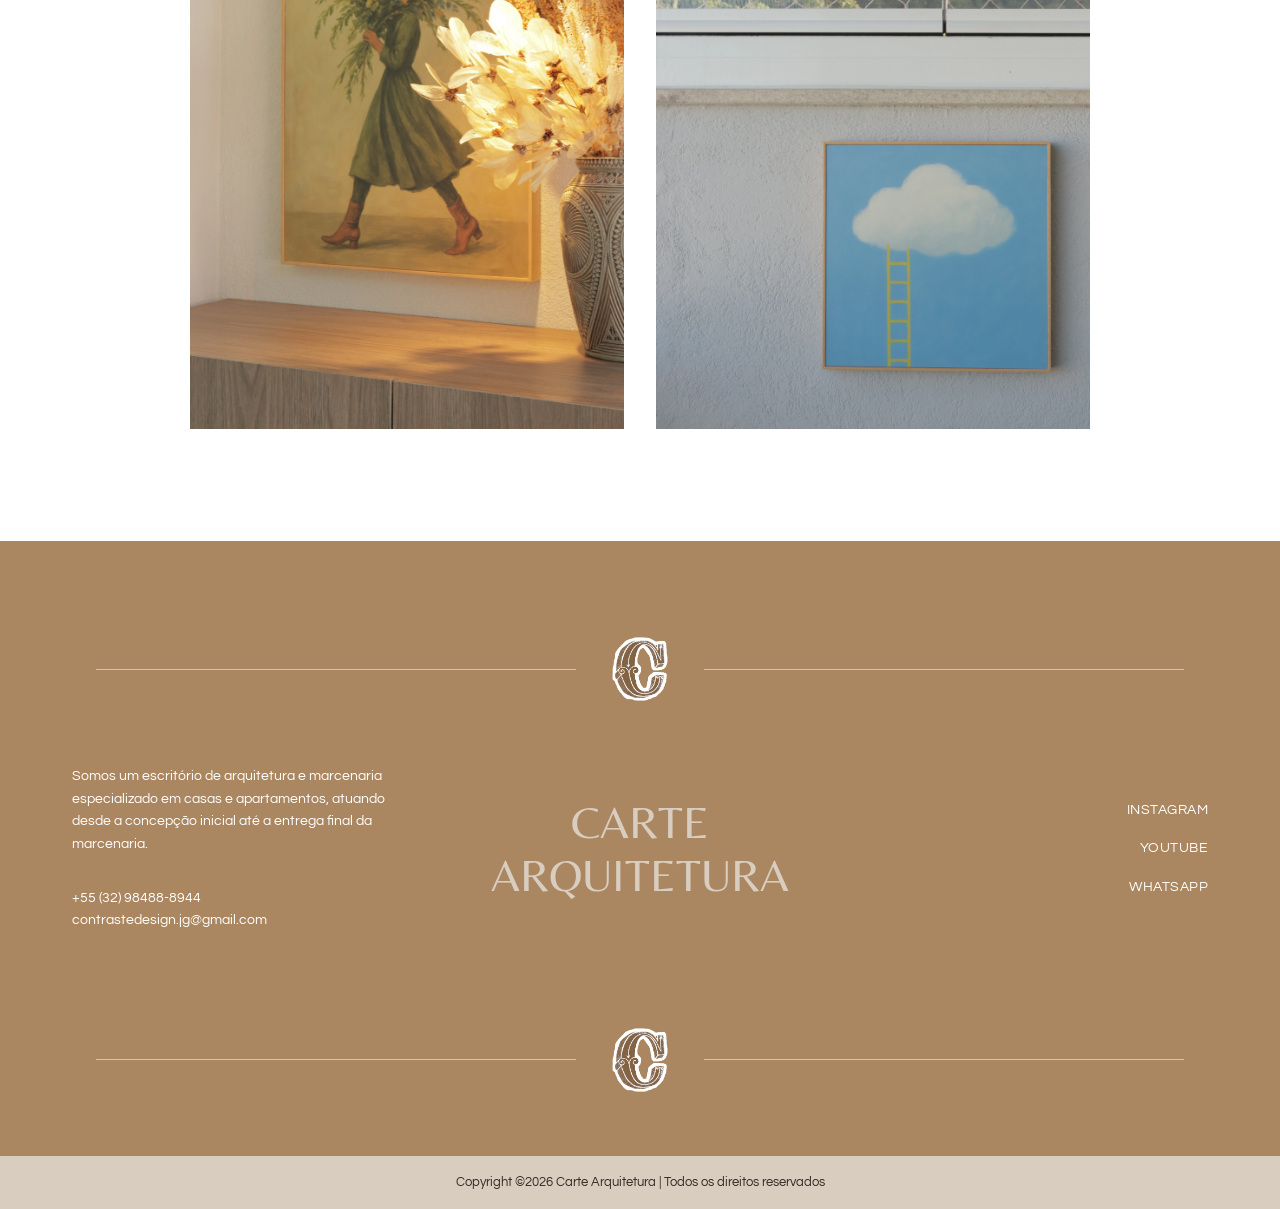
==== commit 6f416c0a: "Update projeto-1.html" ====
--- a/projeto-1.html
+++ b/projeto-1.html
@@ -1,10 +1,20 @@
 <!DOCTYPE html>
 <html lang="pt-BR">
 <head>
+<!-- Google tag (gtag.js) -->
+<script async src="https://www.googletagmanager.com/gtag/js?id=G-247QB3XGF3"></script>
+<script>
+  window.dataLayer = window.dataLayer || [];
+  function gtag(){dataLayer.push(arguments);}
+  gtag('js', new Date());
+
+  gtag('config', 'G-247QB3XGF3');
+</script>
 <meta charset="UTF-8">
 <meta name="viewport" content="width=device-width, initial-scale=1.0">
 <title>Apartamento 801 | Carte Arquitetura</title>
-<meta name="description" content="Projeto de design de interiores — Nome do Projeto 1, por Carte Arquitetura.">
+<meta name="description" content="Projeto de reforma design de interiores — Apartamento 801, por Carte Arquitetura.">
+<link rel="canonical" href="https://cartearquitetura.com.br">
 
 <link rel="preconnect" href="https://fonts.googleapis.com">
 <link rel="preconnect" href="https://fonts.gstatic.com" crossorigin>
@@ -36,7 +46,7 @@
       <a href="index.html#contato" class="nav-link">Contato</a>
     </div>
     <div class="site-nav__info">
-      <p>Somos um escritório de design e marcenaria de luxo especializado em casas e apartamentos, atuando desde a concepção inicial até a entrega final da marcenaria.</p>
+      <p>Somos um escritório de arquitetura e marcenaria especializado em casas e apartamentos, atuando desde a concepção inicial até a entrega final da marcenaria.</p>
       <a href="index.html#contato" class="btn-round">contato</a>
     </div>
   </nav>
@@ -104,7 +114,7 @@
 
   <div class="footer__content">
     <div class="footer__info">
-      <p>Somos um escritório de design e marcenaria de luxo especializado em casas e apartamentos, atuando desde a concepção inicial até a entrega final da marcenaria.</p>
+      <p>Somos um escritório de arquitetura e marcenaria especializado em casas e apartamentos, atuando desde a concepção inicial até a entrega final da marcenaria.</p>
       <p class="footer__contact">
         <a href="tel:+5532984888944">+55 (32) 98488-8944</a><br>
         <a href="mailto:contrastedesign.jg@gmail.com">contrastedesign.jg@gmail.com</a>
